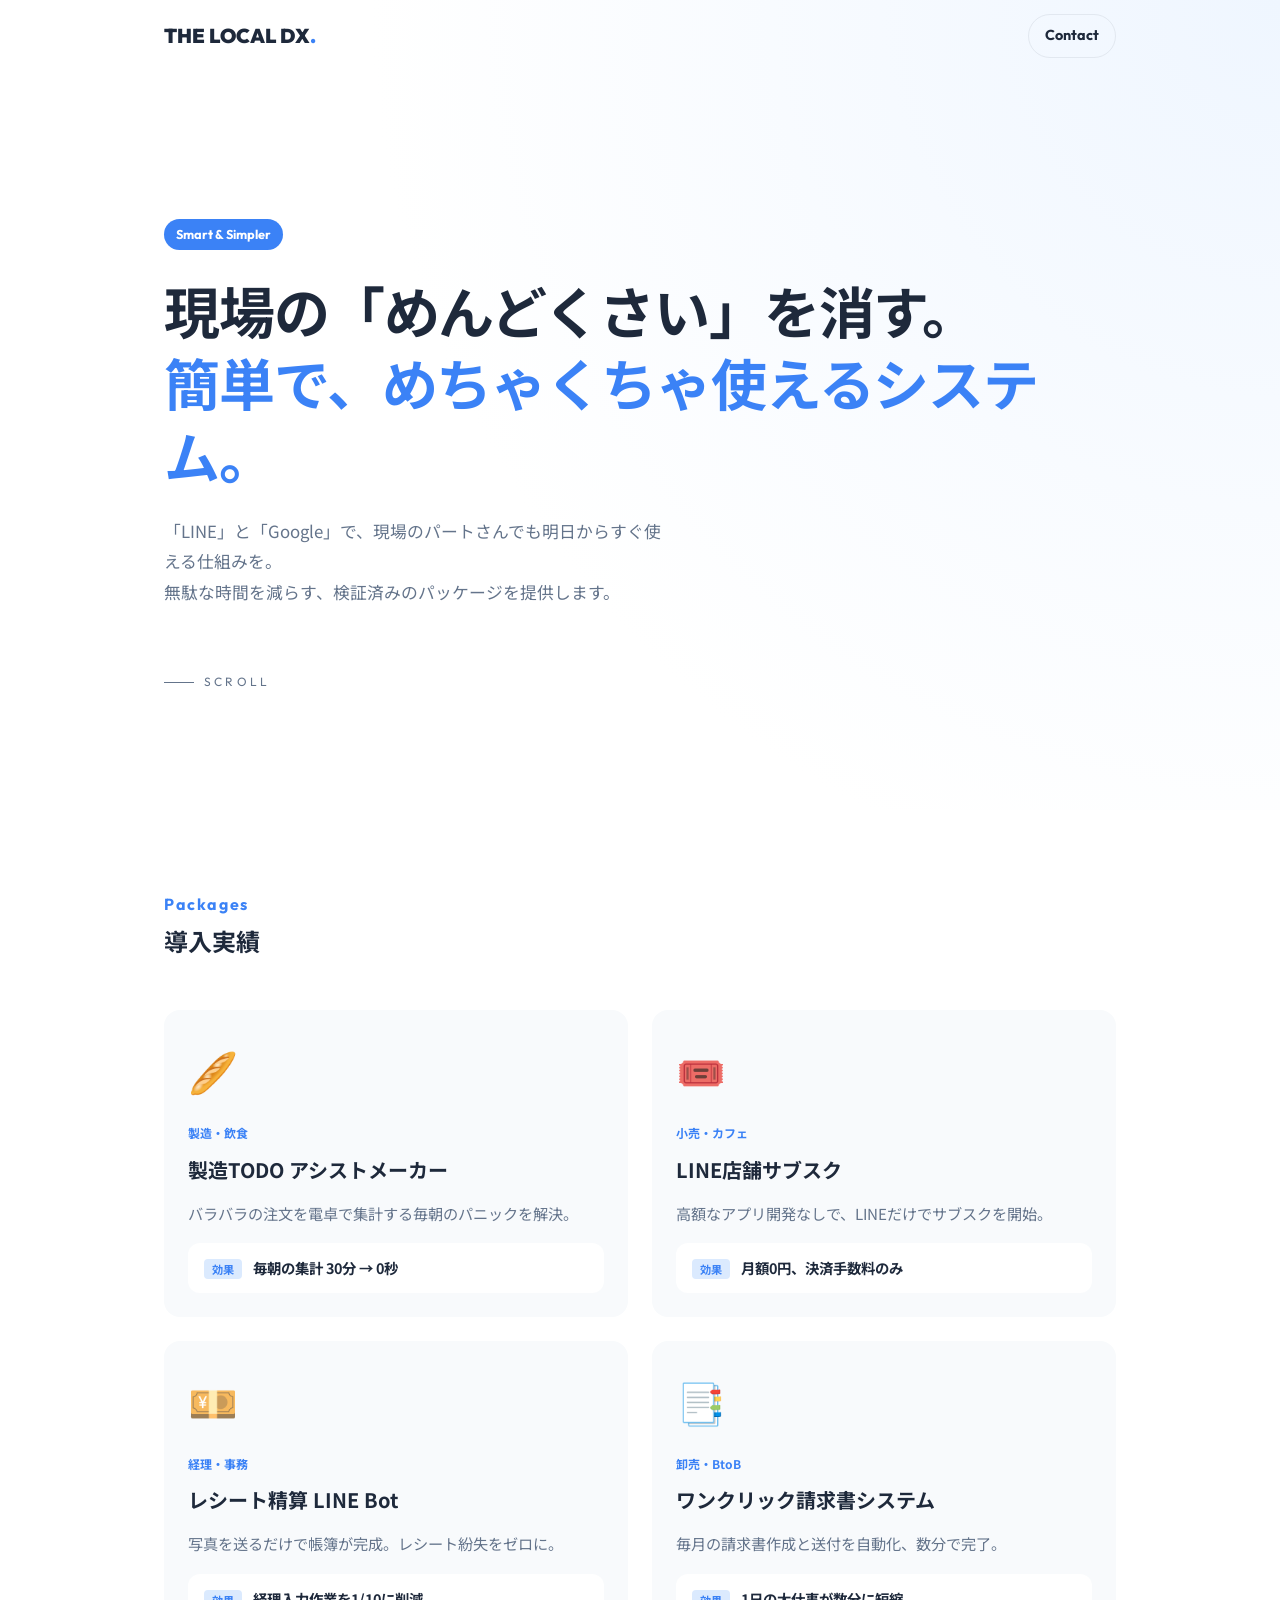
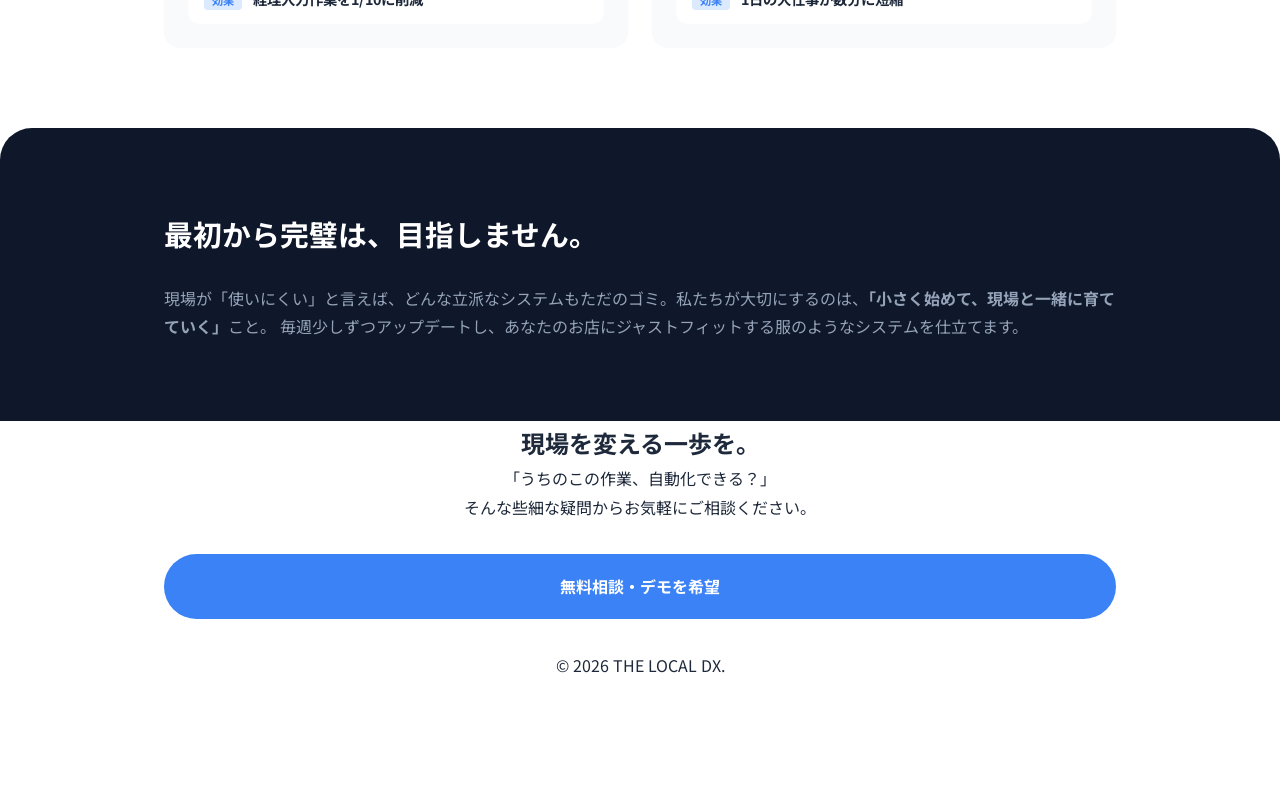
==== index.html @ 64aed99b "Design Upgrade: Mobile-first UX and Premium Aesthetics" ====
<!DOCTYPE html>
<html lang="ja">

<head>
    <meta charset="UTF-8">
    <meta name="viewport" content="width=device-width, initial-scale=1.0">
    <title>THE LOCAL DX | 現場の「めんどくさい」を見事に消す。</title>
    <!-- Font Load -->
    <link rel="preconnect" href="https://fonts.googleapis.com">
    <link rel="preconnect" href="https://fonts.gstatic.com" crossorigin>
    <link
        href="https://fonts.googleapis.com/css2?family=Outfit:wght@400;700;900&family=Noto+Sans+JP:wght@400;500;700&display=swap"
        rel="stylesheet">
    <link rel="stylesheet" href="style.css">
</head>

<body>

    <header class="header">
        <div class="container header-inner">
            <h1 class="logo">THE LOCAL DX<span>.</span></h1>
            <a href="#contact" class="header-link">Contact</a>
        </div>
    </header>

    <main>
        <section class="hero">
            <div class="container hero-container">
                <div class="hero-badge">Smart & Simpler</div>
                <h2 class="hero-title">現場の「めんどくさい」を消す。<br><span>簡単で、めちゃくちゃ使えるシステム。</span></h2>
                <p class="hero-text">
                    「LINE」と「Google」で、現場のパートさんでも明日からすぐ使える仕組みを。<br>
                    無駄な時間を減らす、検証済みのパッケージを提供します。
                </p>
                <div class="scroll-indicator">Scroll</div>
            </div>
        </section>

        <section class="works section-padding">
            <div class="container">
                <div class="section-title">
                    <p class="sub-title">Packages</p>
                    <h2>導入実績</h2>
                </div>

                <div class="work-grid">
                    <article class="work-card">
                        <div class="work-image bakery">🥖</div>
                        <div class="work-content">
                            <span class="category">製造・飲食</span>
                            <h3>製造TODO アシストメーカー</h3>
                            <p class="problem">バラバラの注文を電卓で集計する毎朝のパニックを解決。</p>
                            <div class="result">
                                <span class="r-badge">効果</span> 毎朝の集計 30分 → 0秒
                            </div>
                        </div>
                    </article>

                    <article class="work-card">
                        <div class="work-image fanpass">🎟️</div>
                        <div class="work-content">
                            <span class="category">小売・カフェ</span>
                            <h3>LINE店舗サブスク</h3>
                            <p class="problem">高額なアプリ開発なしで、LINEだけでサブスクを開始。</p>
                            <div class="result">
                                <span class="r-badge">効果</span> 月額0円、決済手数料のみ
                            </div>
                        </div>
                    </article>

                    <article class="work-card">
                        <div class="work-image expense">💴</div>
                        <div class="work-content">
                            <span class="category">経理・事務</span>
                            <h3>レシート精算 LINE Bot</h3>
                            <p class="problem">写真を送るだけで帳簿が完成。レシート紛失をゼロに。</p>
                            <div class="result">
                                <span class="r-badge">効果</span> 経理入力作業を1/10に削減
                            </div>
                        </div>
                    </article>

                    <article class="work-card">
                        <div class="work-image invoice">📑</div>
                        <div class="work-content">
                            <span class="category">卸売・BtoB</span>
                            <h3>ワンクリック請求書システム</h3>
                            <p class="problem">毎月の請求書作成と送付を自動化、数分で完了。</p>
                            <div class="result">
                                <span class="r-badge">効果</span> 1日の大仕事が数分に短縮
                            </div>
                        </div>
                    </article>
                </div>
            </div>
        </section>

        <section class="philosophy section-padding">
            <div class="container philosophy-inner">
                <h2>最初から完璧は、目指しません。</h2>
                <p>
                    現場が「使いにくい」と言えば、どんな立派なシステムもただのゴミ。私たちが大切にするのは、<strong>「小さく始めて、現場と一緒に育てていく」</strong>こと。
                    毎週少しずつアップデートし、あなたのお店にジャストフィットする服のようなシステムを仕立てます。
                </p>
            </div>
        </section>
    </main>

    <footer id="contact" class="footer">
        <div class="container text-center">
            <h2 class="footer-title">現場を変える一歩を。</h2>
            <p class="footer-text">「うちのこの作業、自動化できる？」<br>そんな些細な疑問からお気軽にご相談ください。</p>
            <a href="#" class="btn-primary-large">無料相談・デモを希望</a>
            <p class="copyright">&copy; 2026 THE LOCAL DX.</p>
        </div>
    </footer>

    <!-- スマホ専用固定CTA -->
    <div class="mobile-cta">
        <a href="#contact" class="btn-floating">無料で相談してみる</a>
    </div>

</body>

</html>
---- style.css ----
:root {
    --primary: #0F172A;
    --accent: #3B82F6;
    --accent-glow: rgba(59, 130, 246, 0.4);
    --bg-main: #FFFFFF;
    --bg-sub: #F8FAFC;
    --text-main: #1E293B;
    --text-muted: #64748B;
    --white: #FFFFFF;
    --radius-lg: 32px;
    --radius-md: 16px;
    --transit: 0.3s cubic-bezier(0.23, 1, 0.32, 1);
}

/* Base Styles */
* {
    margin: 0;
    padding: 0;
    box-sizing: border-box;
    -webkit-tap-highlight-color: transparent;
}

html {
    scroll-behavior: smooth;
    font-size: 16px;
}

body {
    font-family: 'Noto Sans JP', sans-serif;
    color: var(--text-main);
    background-color: var(--bg-main);
    line-height: 1.8;
    word-break: break-word;
    overflow-x: hidden;
}

.container {
    width: 100%;
    max-width: 1000px;
    margin: 0 auto;
    padding: 0 1.5rem;
}

/* Header */
.header {
    height: 72px;
    display: flex;
    align-items: center;
    position: absolute;
    top: 0;
    width: 100%;
    z-index: 100;
}

.header-inner {
    display: flex;
    justify-content: space-between;
    align-items: center;
}

.logo {
    font-family: 'Outfit', sans-serif;
    font-size: 1.25rem;
    font-weight: 900;
}

.logo span {
    color: var(--accent);
}

.header-link {
    font-family: 'Outfit', sans-serif;
    text-decoration: none;
    color: var(--text-main);
    font-weight: 700;
    font-size: 0.9rem;
    padding: 8px 16px;
    border: 1px solid #E2E8F0;
    border-radius: 50px;
}

/* Hero */
.hero {
    min-height: 90vh;
    display: flex;
    align-items: center;
    background: radial-gradient(circle at top right, #EFF6FF 0%, #FFFFFF 60%);
    padding-top: 100px;
}

.hero-badge {
    display: inline-block;
    background: var(--accent);
    color: var(--white);
    font-family: 'Outfit', sans-serif;
    font-weight: 700;
    font-size: 0.8rem;
    padding: 4px 12px;
    border-radius: 100px;
    margin-bottom: 1.5rem;
}

.hero-title {
    font-size: clamp(1.8rem, 8vw, 2.8rem);
    font-weight: 700;
    line-height: 1.3;
    margin-bottom: 1.5rem;
    letter-spacing: -0.02em;
}

.hero-title span {
    color: var(--accent);
}

.hero-text {
    font-size: 1.05rem;
    color: var(--text-muted);
    max-width: 500px;
}

.scroll-indicator {
    margin-top: 4rem;
    font-family: 'Outfit', sans-serif;
    font-size: 0.75rem;
    text-transform: uppercase;
    letter-spacing: 0.2rem;
    color: var(--text-muted);
    position: relative;
    padding-left: 40px;
}

.scroll-indicator::before {
    content: '';
    position: absolute;
    left: 0;
    top: 50%;
    width: 30px;
    height: 1px;
    background: var(--text-muted);
}

/* Works Card */
.section-padding {
    padding: 80px 0;
}

.section-title {
    margin-bottom: 3rem;
}

.sub-title {
    font-family: 'Outfit', sans-serif;
    color: var(--accent);
    font-weight: 700;
    letter-spacing: 0.1em;
}

.work-grid {
    display: grid;
    gap: 1.5rem;
}

.work-card {
    background: var(--bg-sub);
    border-radius: var(--radius-md);
    padding: 1.5rem;
    transition: var(--transit);
}

.work-card:active {
    transform: scale(0.98);
}

.work-image {
    font-size: 2.5rem;
    margin-bottom: 1rem;
}

.category {
    font-size: 0.75rem;
    font-weight: 700;
    color: var(--accent);
    margin-bottom: 0.5rem;
    display: block;
}

.work-card h3 {
    font-size: 1.25rem;
    margin-bottom: 0.75rem;
}

.problem {
    font-size: 0.95rem;
    color: var(--text-muted);
    margin-bottom: 1rem;
}

.result {
    padding: 0.75rem 1rem;
    background: var(--white);
    border-radius: 12px;
    font-size: 0.9rem;
    font-weight: 700;
}

.r-badge {
    background: #DBEAFE;
    color: var(--accent);
    padding: 2px 8px;
    border-radius: 4px;
    margin-right: 8px;
    font-size: 0.7rem;
}

/* Philosophy */
.philosophy {
    background: var(--primary);
    color: var(--white);
    border-radius: var(--radius-lg) var(--radius-lg) 0 0;
}

.philosophy h2 {
    font-size: 1.8rem;
    margin-bottom: 1.5rem;
}

.philosophy p {
    font-size: 1rem;
    color: #94A3B8;
}

/* Footer */
.footer {
    padding-bottom: 120px;
    text-align: center;
}

.btn-primary-large {
    display: block;
    background: var(--accent);
    color: var(--white);
    text-decoration: none;
    padding: 18px;
    border-radius: 50px;
    font-weight: 700;
    margin: 2rem 0;
}

/* Mobile Fixed CTA */
.mobile-cta {
    position: fixed;
    bottom: 24px;
    left: 0;
    width: 100%;
    padding: 0 1.5rem;
    z-index: 1000;
    pointer-events: none;
}

.btn-floating {
    pointer-events: auto;
    display: flex;
    align-items: center;
    justify-content: center;
    background: var(--primary);
    color: var(--white);
    text-decoration: none;
    width: 100%;
    height: 60px;
    border-radius: 50px;
    font-weight: 700;
    box-shadow: 0 12px 24px rgba(0, 0, 0, 0.2);
    transition: var(--transit);
}

.btn-floating:active {
    transform: scale(0.95);
}

@media (min-width: 768px) {
    .work-grid {
        grid-template-columns: repeat(2, 1fr);
    }

    .hero-title {
        font-size: 3.5rem;
    }

    .mobile-cta {
        display: none;
    }
}
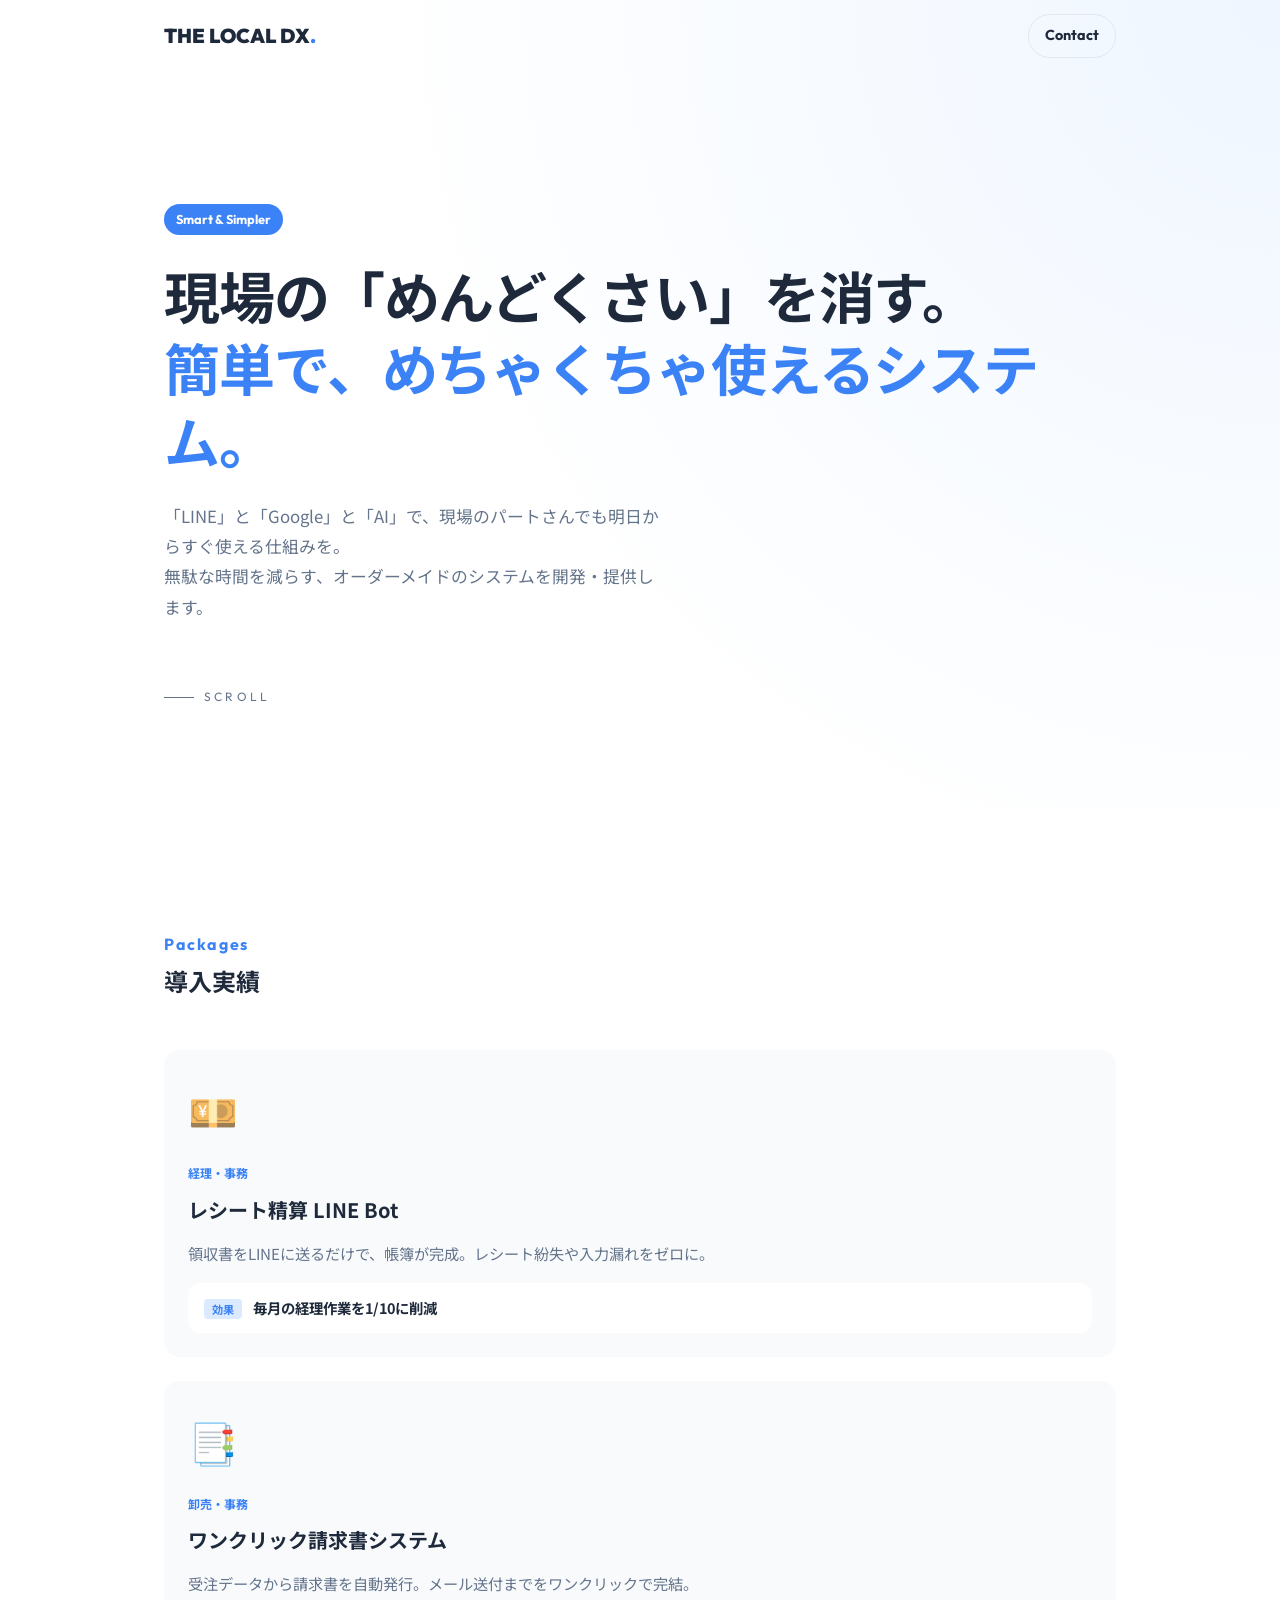
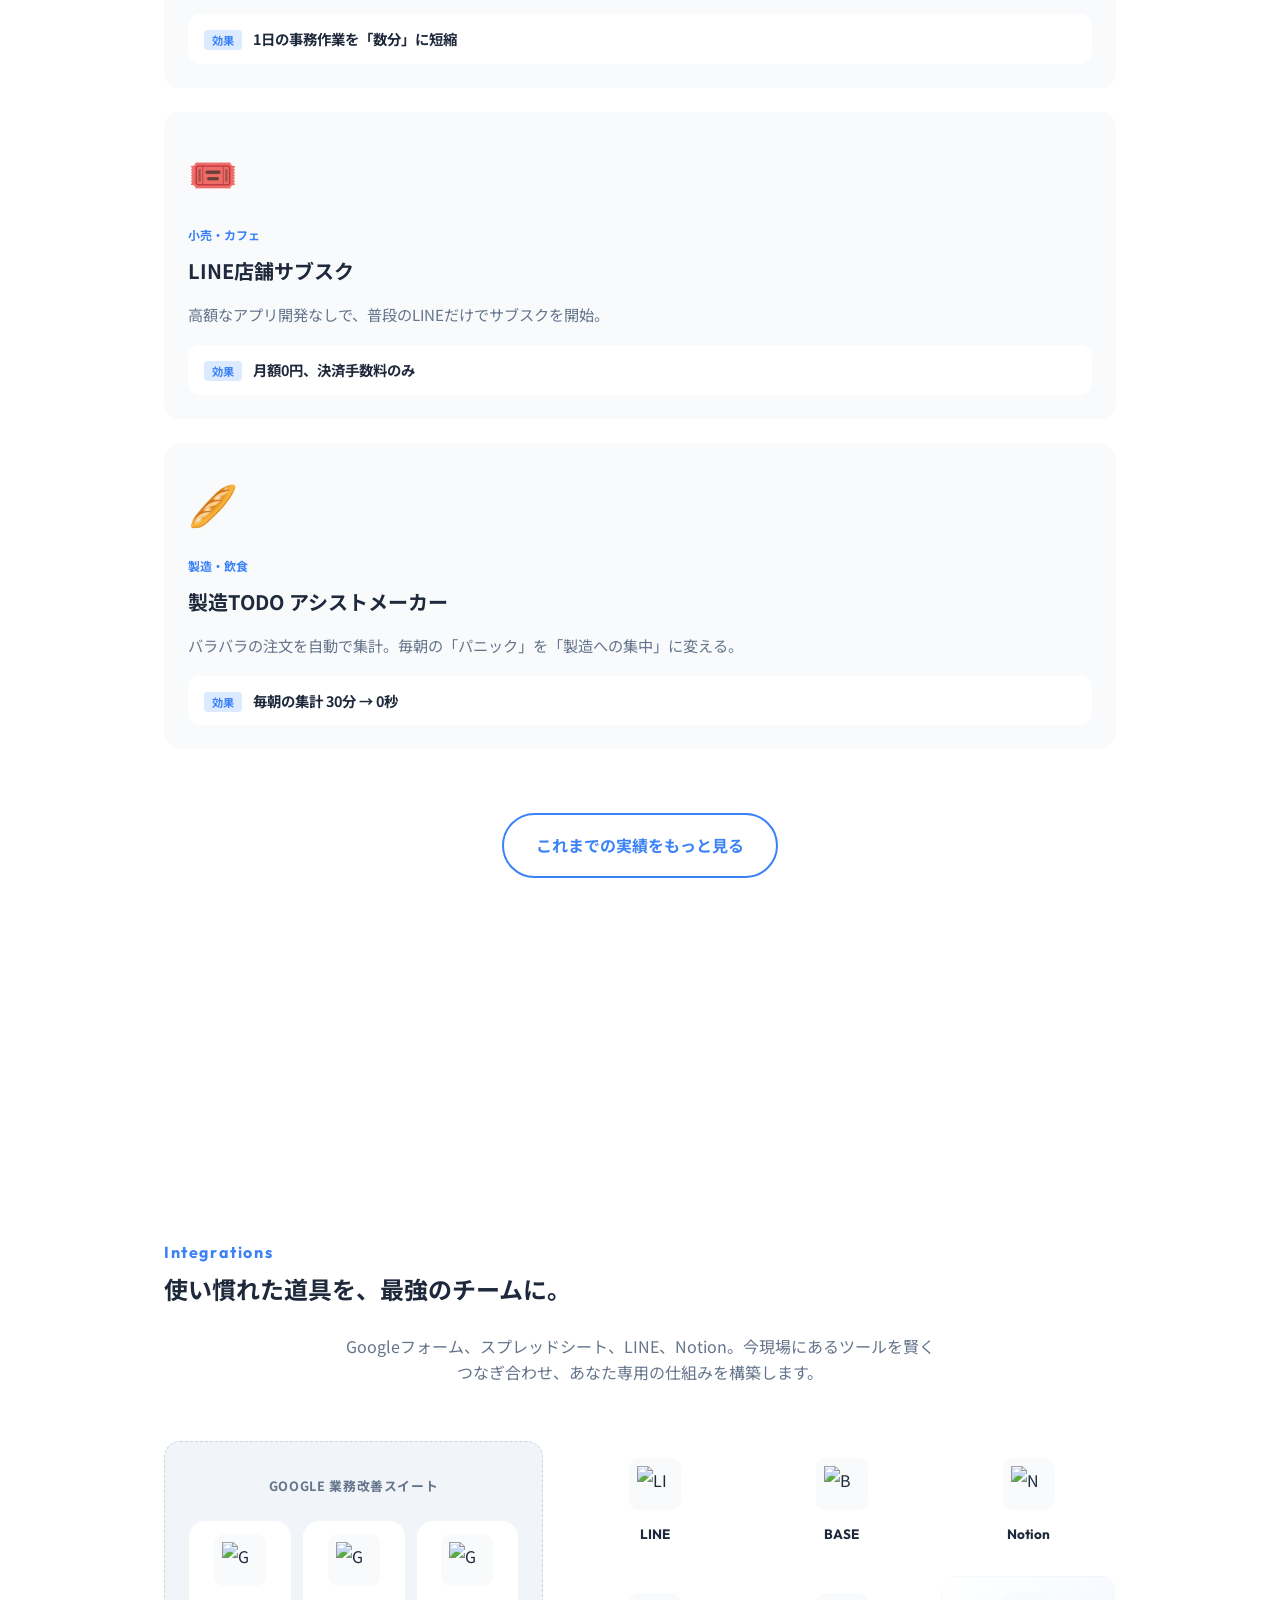
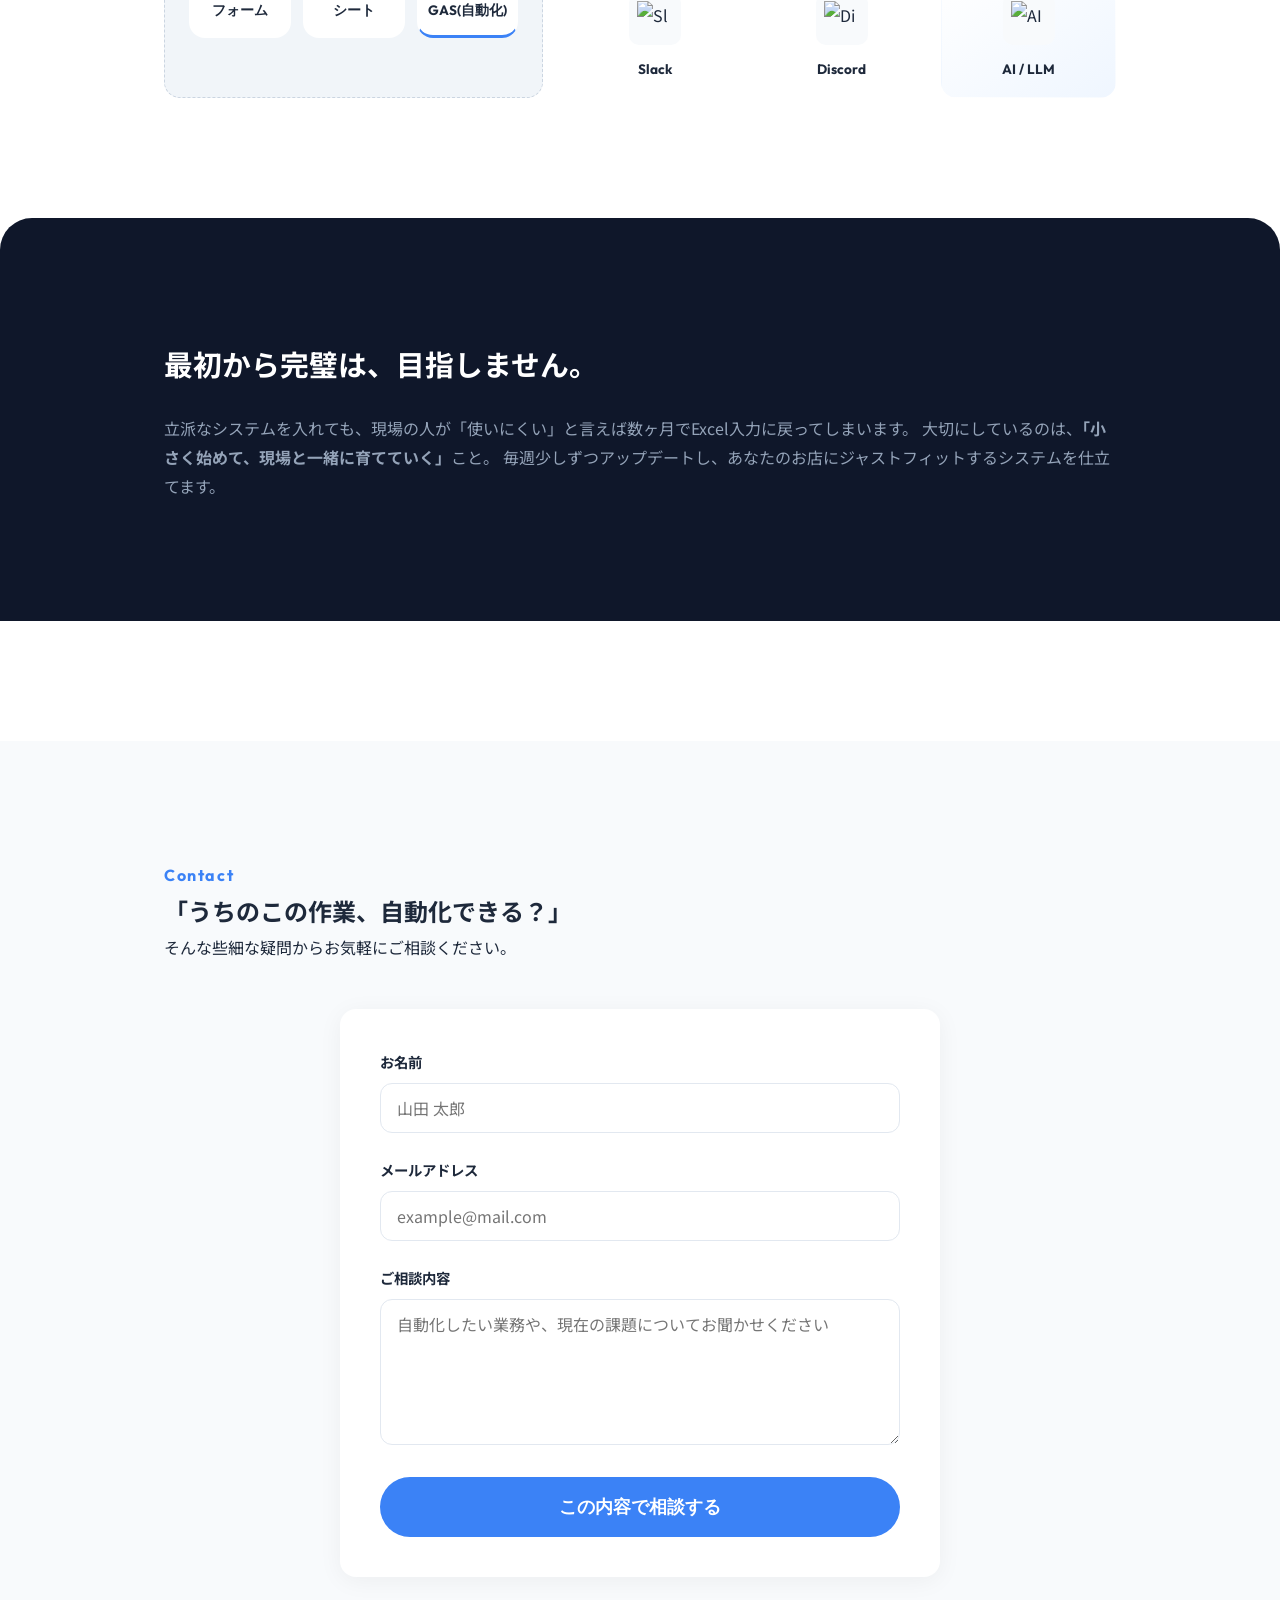
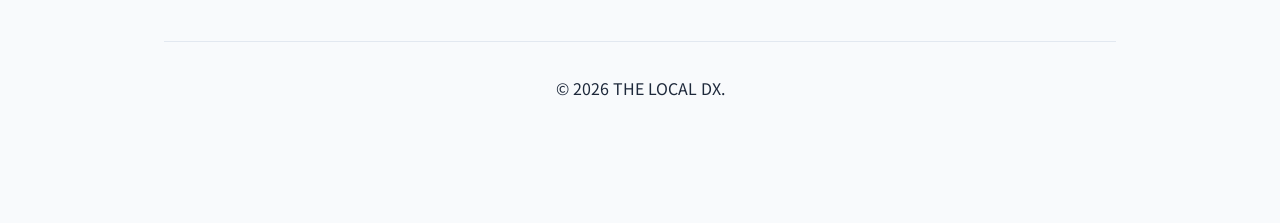
==== commit ece7099b: "Update: Refine works list, add works gallery, and implement contact form with confirmation modal" ====
--- a/index.html
+++ b/index.html
@@ -4,8 +4,7 @@
 <head>
     <meta charset="UTF-8">
     <meta name="viewport" content="width=device-width, initial-scale=1.0">
-    <title>THE LOCAL DX | 現場の「めんどくさい」を見事に消す。</title>
-    <!-- Font Load -->
+    <title>THE LOCAL DX | 地域のお店を、強くするシステム</title>
     <link rel="preconnect" href="https://fonts.googleapis.com">
     <link rel="preconnect" href="https://fonts.gstatic.com" crossorigin>
     <link
@@ -29,14 +28,14 @@
                 <div class="hero-badge">Smart & Simpler</div>
                 <h2 class="hero-title">現場の「めんどくさい」を消す。<br><span>簡単で、めちゃくちゃ使えるシステム。</span></h2>
                 <p class="hero-text">
-                    「LINE」と「Google」で、現場のパートさんでも明日からすぐ使える仕組みを。<br>
-                    無駄な時間を減らす、検証済みのパッケージを提供します。
+                    「LINE」と「Google」と「AI」で、現場のパートさんでも明日からすぐ使える仕組みを。<br>
+                    無駄な時間を減らす、オーダーメイドのシステムを開発・提供します。
                 </p>
                 <div class="scroll-indicator">Scroll</div>
             </div>
         </section>
 
-        <section class="works section-padding">
+        <section class="works section-padding" id="works">
             <div class="container">
                 <div class="section-title">
                     <p class="sub-title">Packages</p>
@@ -44,82 +43,260 @@
                 </div>
 
                 <div class="work-grid">
+                    <article class="work-card">
+                        <div class="work-image expense">💴</div>
+                        <div class="work-content">
+                            <span class="category">経理・事務</span>
+                            <h3>レシート精算 LINE Bot</h3>
+                            <p class="problem">領収書をLINEに送るだけで、帳簿が完成。レシート紛失や入力漏れをゼロに。</p>
+                            <div class="result">
+                                <span class="r-badge">効果</span> 毎月の経理作業を1/10に削減
+                            </div>
+                        </div>
+                    </article>
+
+                    <article class="work-card">
+                        <div class="work-image invoice">📑</div>
+                        <div class="work-content">
+                            <span class="category">卸売・事務</span>
+                            <h3>ワンクリック請求書システム</h3>
+                            <p class="problem">受注データから請求書を自動発行。メール送付までをワンクリックで完結。</p>
+                            <div class="result">
+                                <span class="r-badge">効果</span> 1日の事務作業を「数分」に短縮
+                            </div>
+                        </div>
+                    </article>
+
+                    <article class="work-card">
+                        <div class="work-image fanpass">🎟️</div>
+                        <div class="work-content">
+                            <span class="category">小売・カフェ</span>
+                            <h3>LINE店舗サブスク</h3>
+                            <p class="problem">高額なアプリ開発なしで、普段のLINEだけでサブスクを開始。</p>
+                            <div class="result">
+                                <span class="r-badge">効果</span> 月額0円、決済手数料のみ
+                            </div>
+                        </div>
+                    </article>
+
                     <article class="work-card">
                         <div class="work-image bakery">🥖</div>
                         <div class="work-content">
                             <span class="category">製造・飲食</span>
                             <h3>製造TODO アシストメーカー</h3>
-                            <p class="problem">バラバラの注文を電卓で集計する毎朝のパニックを解決。</p>
+                            <p class="problem">バラバラの注文を自動で集計。毎朝の「パニック」を「製造への集中」に変える。</p>
                             <div class="result">
                                 <span class="r-badge">効果</span> 毎朝の集計 30分 → 0秒
                             </div>
                         </div>
                     </article>
-
-                    <article class="work-card">
-                        <div class="work-image fanpass">🎟️</div>
-                        <div class="work-content">
-                            <span class="category">小売・カフェ</span>
-                            <h3>LINE店舗サブスク</h3>
-                            <p class="problem">高額なアプリ開発なしで、LINEだけでサブスクを開始。</p>
-                            <div class="result">
-                                <span class="r-badge">効果</span> 月額0円、決済手数料のみ
-                            </div>
-                        </div>
-                    </article>
-
-                    <article class="work-card">
-                        <div class="work-image expense">💴</div>
-                        <div class="work-content">
-                            <span class="category">経理・事務</span>
-                            <h3>レシート精算 LINE Bot</h3>
-                            <p class="problem">写真を送るだけで帳簿が完成。レシート紛失をゼロに。</p>
-                            <div class="result">
-                                <span class="r-badge">効果</span> 経理入力作業を1/10に削減
-                            </div>
-                        </div>
-                    </article>
-
-                    <article class="work-card">
-                        <div class="work-image invoice">📑</div>
-                        <div class="work-content">
-                            <span class="category">卸売・BtoB</span>
-                            <h3>ワンクリック請求書システム</h3>
-                            <p class="problem">毎月の請求書作成と送付を自動化、数分で完了。</p>
-                            <div class="result">
-                                <span class="r-badge">効果</span> 1日の大仕事が数分に短縮
-                            </div>
-                        </div>
-                    </article>
+                </div>
+
+                <div class="works-more">
+                    <a href="works.html" class="btn-outline">これまでの実績をもっと見る</a>
                 </div>
             </div>
         </section>
 
-        <section class="philosophy section-padding">
-            <div class="container philosophy-inner">
-                <h2>最初から完璧は、目指しません。</h2>
-                <p>
-                    現場が「使いにくい」と言えば、どんな立派なシステムもただのゴミ。私たちが大切にするのは、<strong>「小さく始めて、現場と一緒に育てていく」</strong>こと。
-                    毎週少しずつアップデートし、あなたのお店にジャストフィットする服のようなシステムを仕立てます。
-                </p>
-            </div>
-        </section>
+        <section class="tools section-padding">
+
+            <section class="tools section-padding">
+                <div class="container">
+                    <div class="section-title">
+                        <p class="sub-title">Integrations</p>
+                        <h2>使い慣れた道具を、最強のチームに。</h2>
+                        <p class="section-desc">Googleフォーム、スプレッドシート、LINE、Notion。今現場にあるツールを賢くつなぎ合わせ、あなた専用の仕組みを構築します。</p>
+                    </div>
+
+                    <div class="tool-layout">
+                        <!-- Google Ecosystem Group -->
+                        <div class="tool-group">
+                            <p class="group-label">Google 業務改善スイート</p>
+                            <div class="group-grid">
+                                <div class="tool-card mini">
+                                    <div class="tool-logo-box">
+                                        <img src="img/logo-forms.png" alt="Google Forms" class="tool-logo">
+                                    </div>
+                                    <span class="tool-name">フォーム</span>
+                                </div>
+                                <div class="tool-card mini">
+                                    <div class="tool-logo-box">
+                                        <img src="img/logo-sheets.png" alt="Google Sheets" class="tool-logo">
+                                    </div>
+                                    <span class="tool-name">シート</span>
+                                </div>
+                                <div class="tool-card mini highlight">
+                                    <div class="tool-logo-box">
+                                        <img src="img/logo-gas.png" alt="Google Apps Script" class="tool-logo">
+                                    </div>
+                                    <span class="tool-name">GAS(自動化)</span>
+                                </div>
+                            </div>
+                        </div>
+
+                        <!-- Other Platforms -->
+                        <div class="platform-grid">
+                            <div class="tool-card">
+                                <div class="tool-logo-box">
+                                    <img src="img/logo-line.png" alt="LINE" class="tool-logo">
+                                </div>
+                                <span class="tool-name">LINE</span>
+                            </div>
+                            <div class="tool-card">
+                                <div class="tool-logo-box">
+                                    <img src="img/logo-base.png" alt="BASE" class="tool-logo">
+                                </div>
+                                <span class="tool-name">BASE</span>
+                            </div>
+                            <div class="tool-card">
+                                <div class="tool-logo-box">
+                                    <img src="img/logo-notion.png" alt="Notion" class="tool-logo">
+                                </div>
+                                <span class="tool-name">Notion</span>
+                            </div>
+                            <div class="tool-card">
+                                <div class="tool-logo-box">
+                                    <img src="img/logo-slack.png" alt="Slack" class="tool-logo">
+                                </div>
+                                <span class="tool-name">Slack</span>
+                            </div>
+                            <div class="tool-card">
+                                <div class="tool-logo-box">
+                                    <img src="img/logo-discord.png" alt="Discord" class="tool-logo">
+                                </div>
+                                <span class="tool-name">Discord</span>
+                            </div>
+                            <div class="tool-card accent-ai">
+                                <div class="tool-logo-box">
+                                    <img src="img/logo-ai.png" alt="AI / LLM" class="tool-logo">
+                                </div>
+                                <span class="tool-name">AI / LLM</span>
+                            </div>
+                        </div>
+                    </div>
+                </div>
+            </section>
+
+            <section class="philosophy section-padding">
+                <div class="container philosophy-inner">
+                    <h2>最初から完璧は、目指しません。</h2>
+                    <p>
+                        立派なシステムを入れても、現場の人が「使いにくい」と言えば数ヶ月でExcel入力に戻ってしまいます。
+                        大切にしているのは、<strong>「小さく始めて、現場と一緒に育てていく」</strong>こと。
+                        毎週少しずつアップデートし、あなたのお店にジャストフィットするシステムを仕立てます。
+                    </p>
+                </div>
+            </section>
     </main>
 
-    <footer id="contact" class="footer">
-        <div class="container text-center">
-            <h2 class="footer-title">現場を変える一歩を。</h2>
-            <p class="footer-text">「うちのこの作業、自動化できる？」<br>そんな些細な疑問からお気軽にご相談ください。</p>
-            <a href="#" class="btn-primary-large">無料相談・デモを希望</a>
-            <p class="copyright">&copy; 2026 THE LOCAL DX.</p>
+    <footer id="contact" class="footer section-padding">
+        <div class="container">
+            <div class="section-title text-center">
+                <p class="sub-title">Contact</p>
+                <h2 class="footer-title">「うちのこの作業、自動化できる？」</h2>
+                <p class="footer-text">そんな些細な疑問からお気軽にご相談ください。</p>
+            </div>
+
+            <form action="https://formsubmit.co/shtorishir0816@gmail.com" method="POST" class="contact-form"
+                id="contactForm">
+                <!-- フォーム送信後のリダイレクト先 -->
+                <input type="hidden" name="_next" value="https://sei0816.github.io/the-local-system/index.html">
+                <!-- スパム防止のキャプチャ無効化 -->
+                <input type="hidden" name="_captcha" value="false">
+
+                <div class="form-group">
+                    <label for="name">お名前</label>
+                    <input type="text" name="name" id="name" placeholder="山田 太郎" required>
+                </div>
+
+                <div class="form-group">
+                    <label for="email">メールアドレス</label>
+                    <input type="email" name="email" id="email" placeholder="example@mail.com" required>
+                </div>
+
+                <div class="form-group">
+                    <label for="message">ご相談内容</label>
+                    <textarea name="message" id="message" rows="5" placeholder="自動化したい業務や、現在の課題についてお聞かせください"
+                        required></textarea>
+                </div>
+
+                <button type="submit" class="btn-primary-large">この内容で相談する</button>
+            </form>
+
+            <div class="footer-bottom">
+                <p class="copyright">&copy; 2026 THE LOCAL DX.</p>
+            </div>
         </div>
     </footer>
 
-    <!-- スマホ専用固定CTA -->
-    <div class="mobile-cta">
-        <a href="#contact" class="btn-floating">無料で相談してみる</a>
+    <!-- 確認用モーダル -->
+    <div class="modal-overlay" id="modalOverlay">
+        <div class="modal-content">
+            <h3 class="modal-title">内容のご確認</h3>
+
+            <div class="confirm-item">
+                <p class="confirm-label">お名前</p>
+                <p class="confirm-value" id="confirmName"></p>
+            </div>
+
+            <div class="confirm-item">
+                <p class="confirm-label">メールアドレス</p>
+                <p class="confirm-value" id="confirmEmail"></p>
+            </div>
+
+            <div class="confirm-item">
+                <p class="confirm-label">ご相談内容</p>
+                <p class="confirm-value" id="confirmMessage"></p>
+            </div>
+
+            <div class="modal-actions">
+                <button type="button" class="btn-modal btn-back" id="backBtn">修正する</button>
+                <button type="button" class="btn-modal btn-send" id="finalSendBtn">この内容で送信</button>
+            </div>
+        </div>
     </div>
 
+    <script>
+        const contactForm = document.getElementById('contactForm');
+        const modalOverlay = document.getElementById('modalOverlay');
+        const backBtn = document.getElementById('backBtn');
+        const finalSendBtn = document.getElementById('finalSendBtn');
+
+        // モーダル内の確認項目を表示する要素
+        const confirmName = document.getElementById('confirmName');
+        const confirmEmail = document.getElementById('confirmEmail');
+        const confirmMessage = document.getElementById('confirmMessage');
+
+        // フォーム送信ボタンが押された時の処理
+        contactForm.addEventListener('submit', function (e) {
+            e.preventDefault(); // 実際の送信を一旦止める
+
+            // 入力値を取得してモーダルにセット
+            confirmName.textContent = document.getElementById('name').value;
+            confirmEmail.textContent = document.getElementById('email').value;
+            confirmMessage.textContent = document.getElementById('message').value;
+
+            // モーダルを表示
+            modalOverlay.classList.add('active');
+        });
+
+        // 「修正する」ボタンが押された時
+        backBtn.addEventListener('click', function () {
+            modalOverlay.classList.remove('active');
+        });
+
+        // 「この内容で送信」ボタンが押された時
+        finalSendBtn.addEventListener('click', function () {
+            contactForm.submit(); // 実際のフォーム送信を実行
+        });
+
+        // 背景クリックでも閉じる
+        modalOverlay.addEventListener('click', function (e) {
+            if (e.target === modalOverlay) {
+                modalOverlay.classList.remove('active');
+            }
+        });
+    </script>
 </body>
 
 </html>
--- a/style.css
+++ b/style.css
@@ -141,7 +141,7 @@
 
 /* Works Card */
 .section-padding {
-    padding: 80px 0;
+    padding: clamp(80px, 10vw, 120px) 0;
 }
 
 .section-title {
@@ -229,64 +229,360 @@
     color: #94A3B8;
 }
 
-/* Footer */
-.footer {
-    padding-bottom: 120px;
+/* Works More Button */
+.works-more {
+    margin-top: 4rem;
     text-align: center;
 }
 
-.btn-primary-large {
-    display: block;
+.btn-outline {
+    display: inline-block;
+    padding: 16px 32px;
+    border: 2px solid var(--accent);
+    color: var(--accent);
+    text-decoration: none;
+    border-radius: 50px;
+    font-weight: 700;
+    transition: var(--transit);
+}
+
+.btn-outline:hover {
     background: var(--accent);
     color: var(--white);
-    text-decoration: none;
+    transform: translateY(-2px);
+    box-shadow: 0 8px 16px var(--accent-glow);
+}
+
+/* Footer & Contact Form */
+.footer {
+    background: var(--bg-sub);
+}
+
+.footer-bottom {
+    margin-top: 4rem;
+    padding-top: 2rem;
+    border-top: 1px solid #E2E8F0;
+    text-align: center;
+}
+
+.contact-form {
+    max-width: 600px;
+    margin: 3rem auto 0;
+    background: var(--white);
+    padding: 2.5rem;
+    border-radius: var(--radius-md);
+    box-shadow: 0 4px 24px rgba(0, 0, 0, 0.05);
+}
+
+.form-group {
+    margin-bottom: 1.5rem;
+}
+
+.form-group label {
+    display: block;
+    font-weight: 700;
+    font-size: 0.9rem;
+    margin-bottom: 0.5rem;
+    color: var(--text-main);
+}
+
+.form-group input,
+.form-group textarea {
+    width: 100%;
+    padding: 12px 16px;
+    border: 1px solid #E2E8F0;
+    border-radius: 12px;
+    font-family: inherit;
+    font-size: 1rem;
+    transition: var(--transit);
+    outline: none;
+}
+
+.form-group input:focus,
+.form-group textarea:focus {
+    border-color: var(--accent);
+    box-shadow: 0 0 0 4px var(--accent-glow);
+}
+
+.btn-primary-large {
+    width: 100%;
+    background: var(--accent);
+    color: var(--white);
+    border: none;
     padding: 18px;
     border-radius: 50px;
-    font-weight: 700;
-    margin: 2rem 0;
-}
-
-/* Mobile Fixed CTA */
-.mobile-cta {
+    font-size: 1.1rem;
+    font-weight: 700;
+    cursor: pointer;
+    transition: var(--transit);
+}
+
+.btn-primary-large:hover {
+    transform: translateY(-2px);
+    box-shadow: 0 12px 24px var(--accent-glow);
+}
+
+
+/* --- Tools Section --- */
+.tools {
+    background-color: var(--white);
+}
+
+.section-desc {
+    margin: 1.5rem auto 0;
+    color: var(--text-muted);
+    font-size: 1rem;
+    max-width: 600px;
+    line-height: 1.6;
+    text-align: center;
+}
+
+.tool-layout {
+    margin-top: 3.5rem;
+    display: flex;
+    flex-direction: column;
+    gap: 1.5rem;
+}
+
+/* Google Suite Group */
+.tool-group {
+    background: #F1F5F9;
+    padding: 2rem 1.5rem;
+    border-radius: var(--radius-md);
+    border: 1px dashed #CBD5E1;
+}
+
+.group-label {
+    font-size: 0.8rem;
+    font-weight: 700;
+    color: var(--text-muted);
+    text-transform: uppercase;
+    letter-spacing: 0.05em;
+    margin-bottom: 1.5rem;
+    text-align: center;
+}
+
+.group-grid {
+    display: grid;
+    grid-template-columns: repeat(3, 1fr);
+    gap: 0.75rem;
+}
+
+.platform-grid {
+    display: grid;
+    grid-template-columns: repeat(2, 1fr);
+    gap: 0.75rem;
+}
+
+.tool-card {
+    background: var(--white);
+    padding: 1rem 0.5rem;
+    border-radius: var(--radius-md);
+    display: flex;
+    flex-direction: column;
+    align-items: center;
+    border: 1px solid transparent;
+    transition: var(--transit);
+    height: 100%;
+}
+
+.tool-card.mini {
+    padding: 0.75rem 0.25rem;
+}
+
+.tool-card.highlight {
+    background: var(--white);
+    border-bottom: 3px solid var(--accent);
+}
+
+.tool-card.accent-ai {
+    background: linear-gradient(to bottom right, #FFFFFF, #EFF6FF);
+}
+
+.tool-logo-box {
+    width: 44px;
+    height: 44px;
+    background: var(--bg-sub);
+    border-radius: 10px;
+    display: flex;
+    align-items: center;
+    justify-content: center;
+    margin-bottom: 0.75rem;
+    position: relative;
+    overflow: hidden;
+}
+
+.tool-logo {
+    position: absolute;
+    width: 100%;
+    height: 100%;
+    object-fit: contain;
+    padding: 8px;
+    opacity: 0;
+    transition: opacity 0.3s;
+}
+
+.tool-logo[src^="img/"] {
+    opacity: 1;
+}
+
+.tool-name {
+    font-family: 'Outfit', sans-serif;
+    font-size: 0.75rem;
+    font-weight: 700;
+    color: var(--text-main);
+    text-align: center;
+    white-space: nowrap;
+}
+
+@media (min-width: 768px) {
+    .tool-layout {
+        flex-direction: row;
+        align-items: stretch;
+    }
+
+    .tool-group {
+        flex: 1.2;
+    }
+
+    .platform-grid {
+        flex: 2;
+        grid-template-columns: repeat(3, 1fr);
+    }
+
+    .tool-logo-box {
+        width: 52px;
+        height: 52px;
+    }
+
+    .tool-name {
+        font-size: 0.85rem;
+    }
+
+    .tool-card:hover {
+        transform: translateY(-4px);
+        box-shadow: 0 12px 24px rgba(0, 0, 0, 0.05);
+        border-color: var(--accent);
+    }
+
+    .hero-title {
+        font-size: 3.5rem;
+    }
+
+    .mobile-cta {
+        display: none;
+    }
+}
+
+/* --- Confirmation Modal --- */
+.modal-overlay {
     position: fixed;
-    bottom: 24px;
+    top: 0;
     left: 0;
     width: 100%;
-    padding: 0 1.5rem;
-    z-index: 1000;
-    pointer-events: none;
-}
-
-.btn-floating {
-    pointer-events: auto;
+    height: 100%;
+    background: rgba(0, 0, 0, 0.4);
+    backdrop-filter: blur(8px);
+    -webkit-backdrop-filter: blur(8px);
     display: flex;
     align-items: center;
     justify-content: center;
-    background: var(--primary);
+    z-index: 2000;
+    opacity: 0;
+    visibility: hidden;
+    transition: all 0.3s ease;
+}
+
+.modal-overlay.active {
+    opacity: 1;
+    visibility: visible;
+}
+
+.modal-content {
+    background: var(--white);
+    padding: 2.5rem;
+    border-radius: 24px;
+    width: 90%;
+    max-width: 500px;
+    box-shadow: 0 20px 40px rgba(0, 0, 0, 0.2);
+    transform: translateY(20px);
+    transition: all 0.3s ease;
+}
+
+.modal-overlay.active .modal-content {
+    transform: translateY(0);
+}
+
+.modal-title {
+    font-size: 1.5rem;
+    font-weight: 700;
+    margin-bottom: 1.5rem;
+    text-align: center;
+    color: var(--primary);
+}
+
+.confirm-item {
+    margin-bottom: 1.2rem;
+    padding-bottom: 0.8rem;
+    border-bottom: 1px solid #eee;
+}
+
+.confirm-label {
+    font-size: 0.85rem;
+    color: var(--text-muted);
+    margin-bottom: 0.4rem;
+}
+
+.confirm-value {
+    font-size: 1rem;
+    font-weight: 500;
+    color: var(--text);
+    white-space: pre-wrap;
+    /* 改行を保持 */
+    line-height: 1.5;
+}
+
+.modal-actions {
+    display: grid;
+    grid-template-columns: 1fr 1fr;
+    gap: 1rem;
+    margin-top: 2rem;
+}
+
+.btn-modal {
+    padding: 14px;
+    border-radius: 50px;
+    font-weight: 700;
+    cursor: pointer;
+    border: none;
+    transition: var(--transit);
+}
+
+.btn-back {
+    background: #f0f0f0;
+    color: var(--text);
+}
+
+.btn-back:hover {
+    background: #e0e0e0;
+}
+
+.btn-send {
+    background: var(--accent);
     color: var(--white);
-    text-decoration: none;
-    width: 100%;
-    height: 60px;
-    border-radius: 50px;
-    font-weight: 700;
-    box-shadow: 0 12px 24px rgba(0, 0, 0, 0.2);
-    transition: var(--transit);
-}
-
-.btn-floating:active {
-    transform: scale(0.95);
-}
-
-@media (min-width: 768px) {
-    .work-grid {
-        grid-template-columns: repeat(2, 1fr);
-    }
-
-    .hero-title {
-        font-size: 3.5rem;
-    }
-
-    .mobile-cta {
-        display: none;
+}
+
+.btn-send:hover {
+    box-shadow: 0 8px 16px var(--accent-glow);
+    transform: translateY(-2px);
+}
+
+@media (max-width: 480px) {
+    .modal-content {
+        padding: 1.5rem;
+    }
+
+    .modal-actions {
+        grid-template-columns: 1fr;
     }
 }
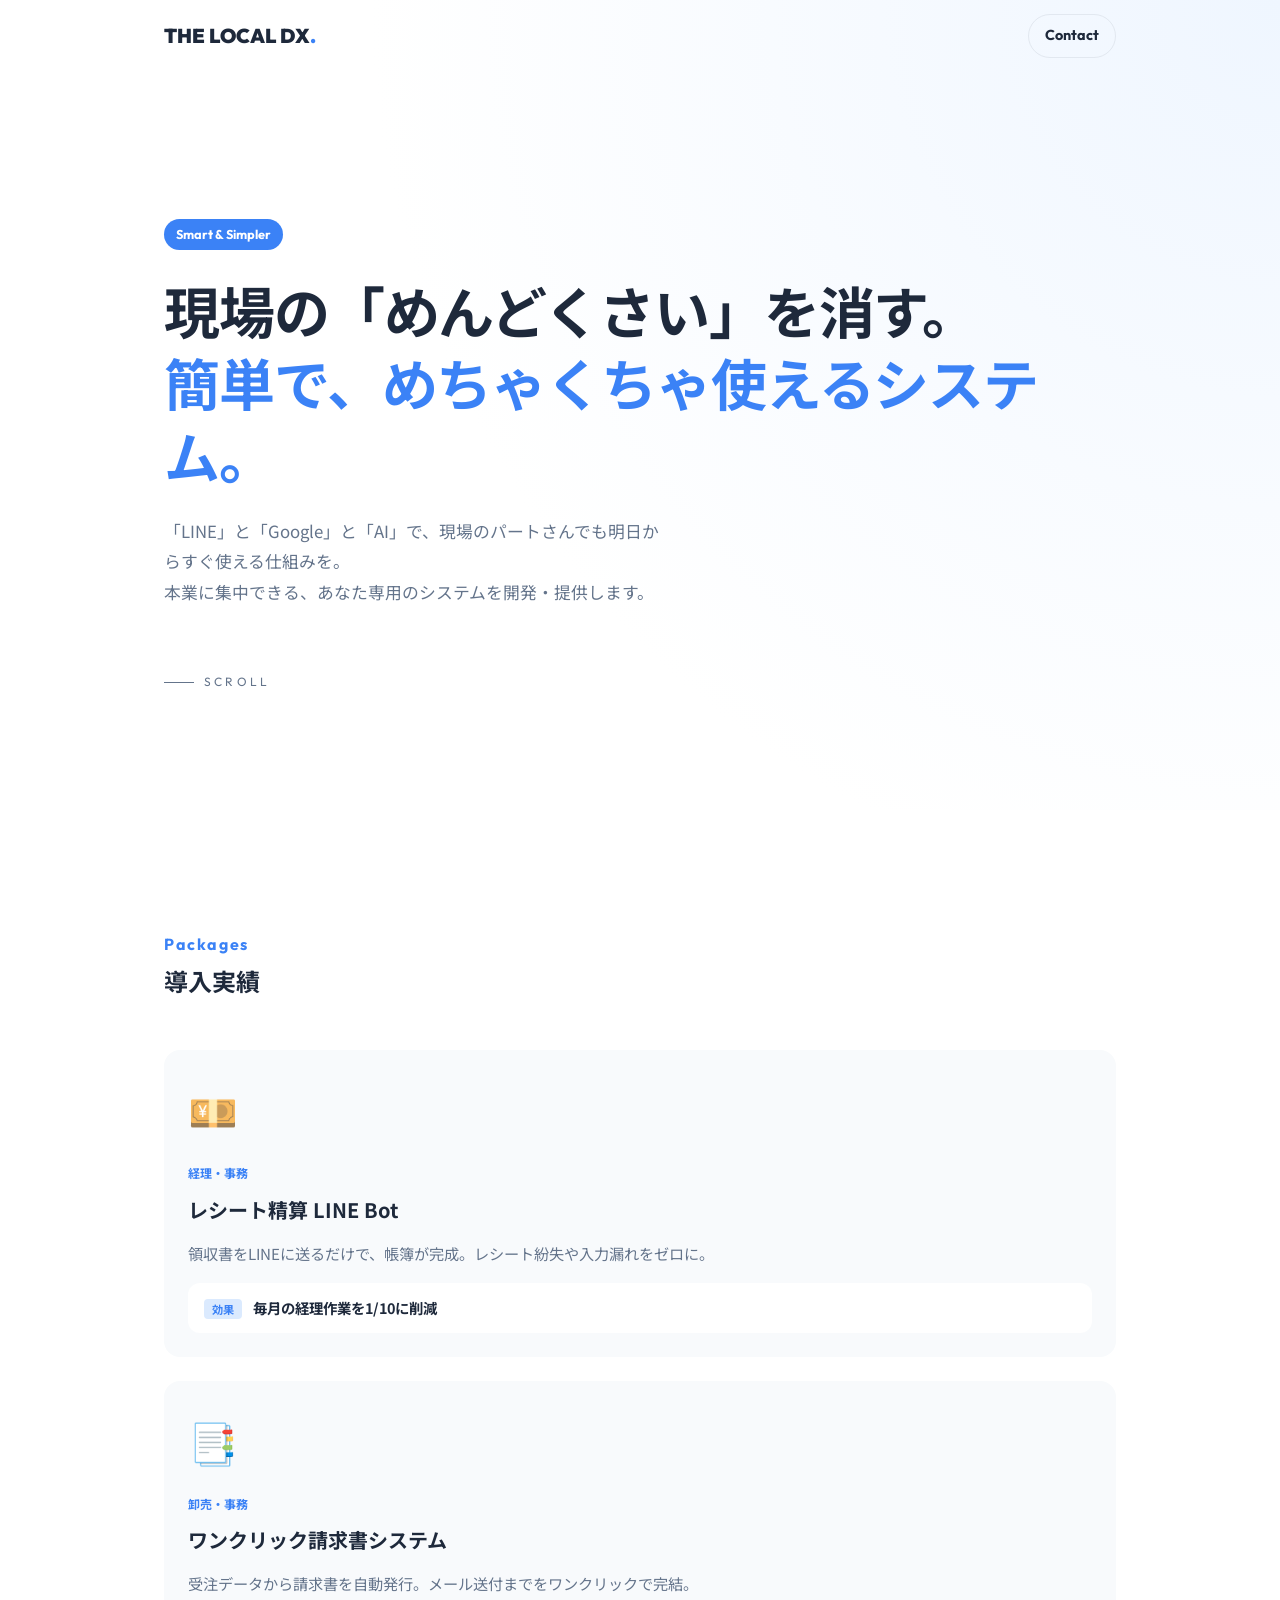
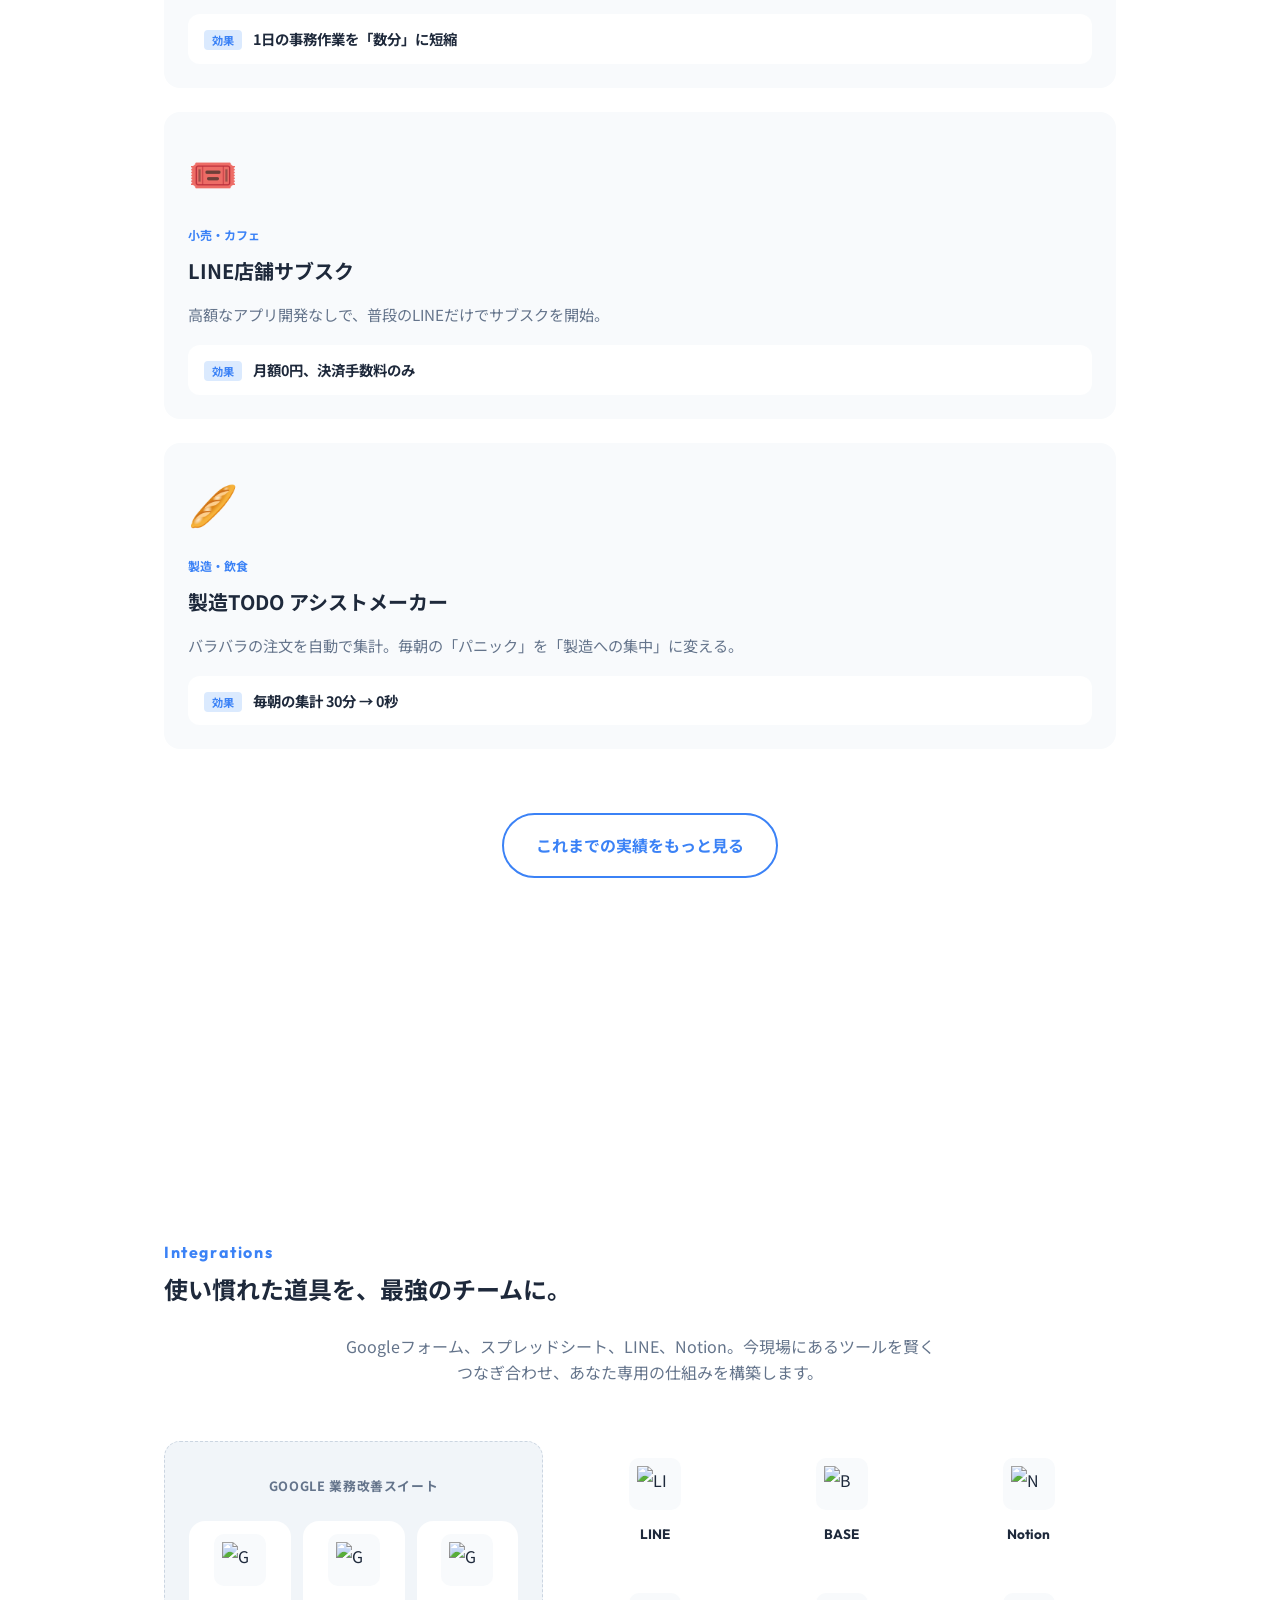
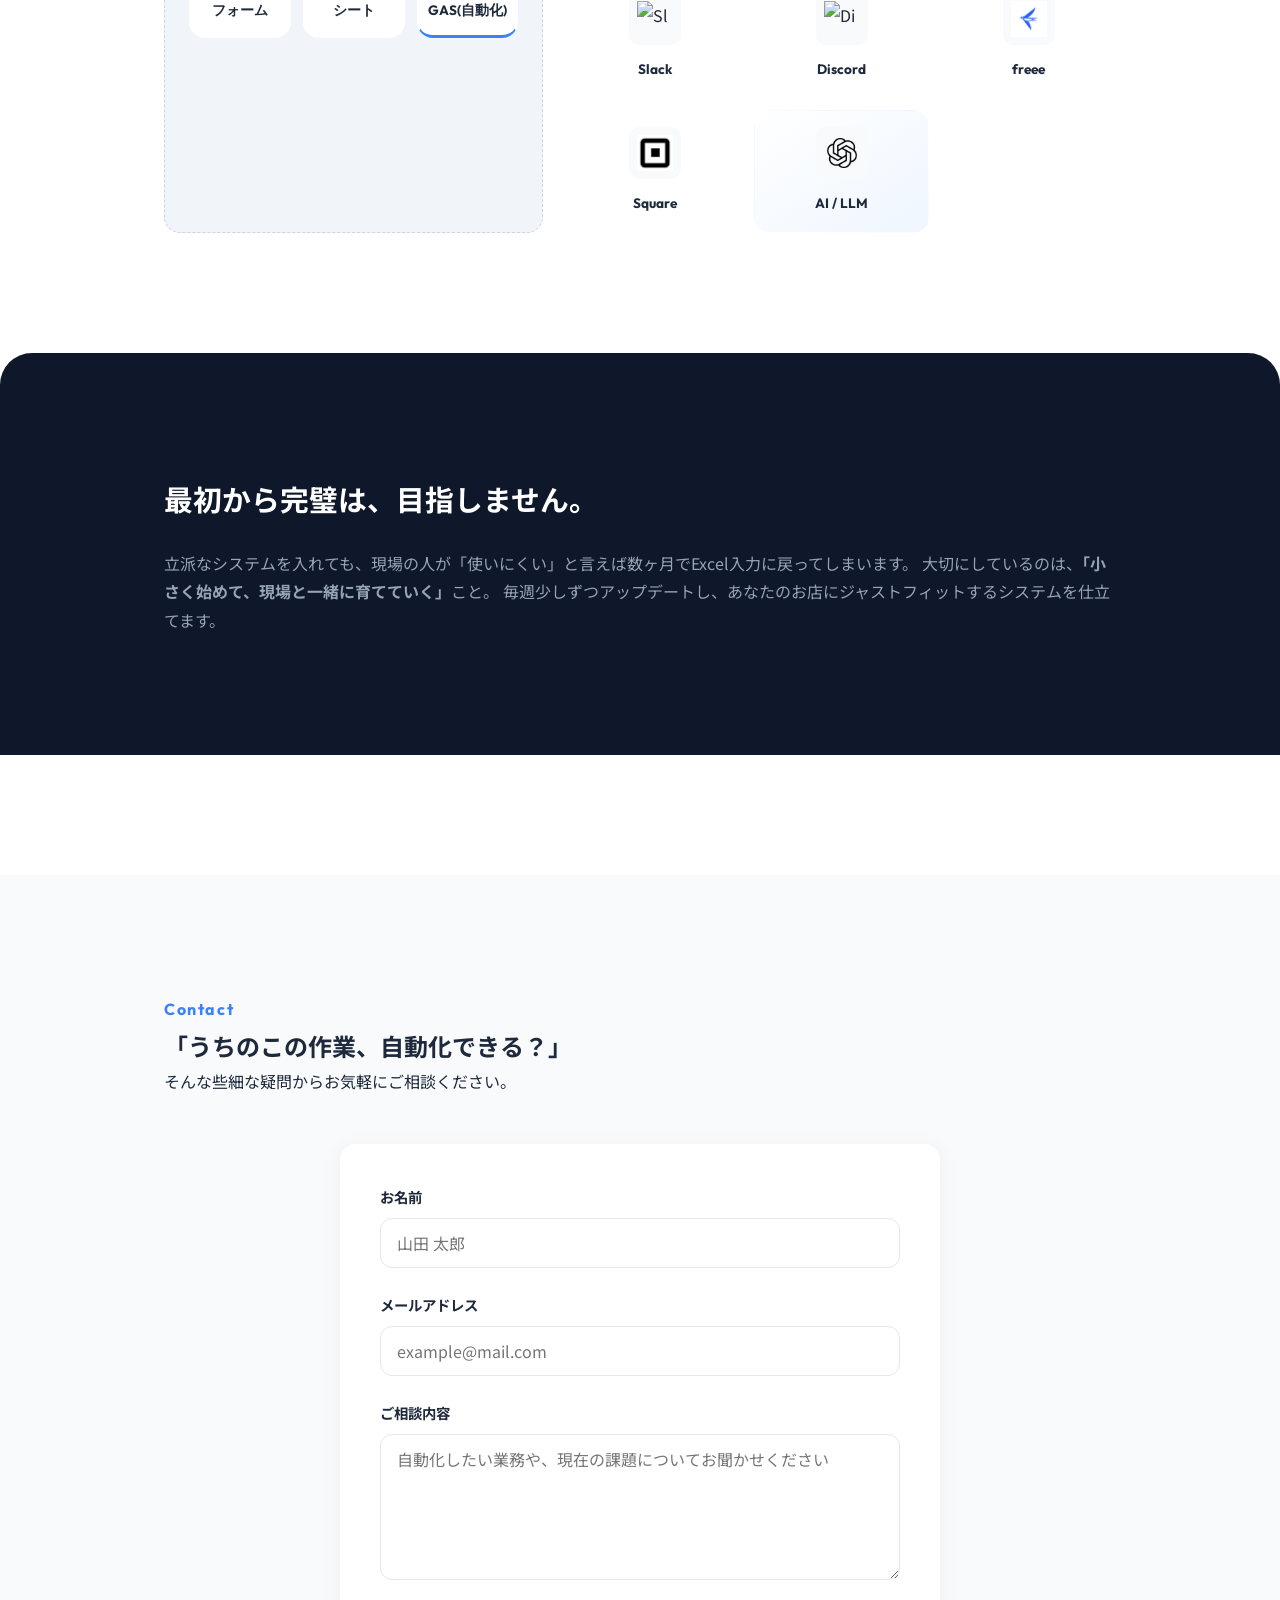
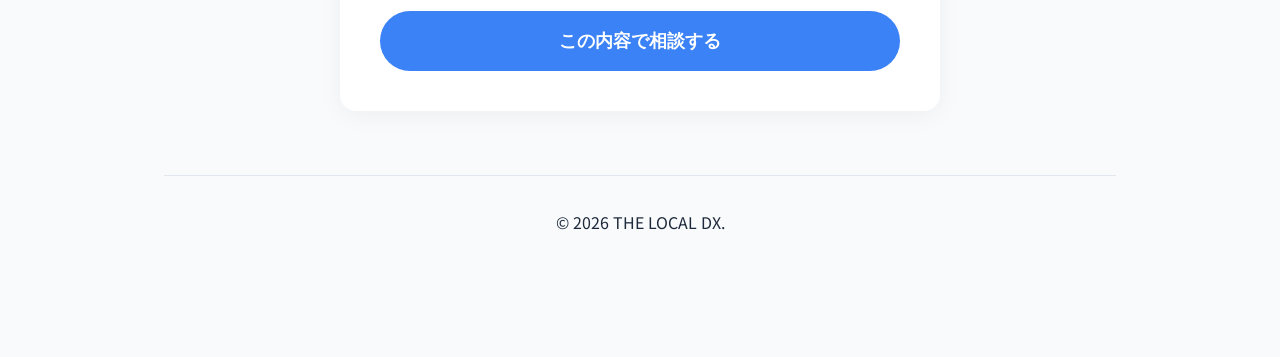
==== commit 5e01ee8e: "Update: Add freee and Square tool cards, and update AI icon path" ====
--- a/index.html
+++ b/index.html
@@ -29,7 +29,7 @@
                 <h2 class="hero-title">現場の「めんどくさい」を消す。<br><span>簡単で、めちゃくちゃ使えるシステム。</span></h2>
                 <p class="hero-text">
                     「LINE」と「Google」と「AI」で、現場のパートさんでも明日からすぐ使える仕組みを。<br>
-                    無駄な時間を減らす、オーダーメイドのシステムを開発・提供します。
+                    本業に集中できる、あなた専用のシステムを開発・提供します。
                 </p>
                 <div class="scroll-indicator">Scroll</div>
             </div>
@@ -166,9 +166,21 @@
                                 </div>
                                 <span class="tool-name">Discord</span>
                             </div>
+                            <div class="tool-card">
+                                <div class="tool-logo-box">
+                                    <img src="img/logo-freee.png" alt="freee" class="tool-logo">
+                                </div>
+                                <span class="tool-name">freee</span>
+                            </div>
+                            <div class="tool-card">
+                                <div class="tool-logo-box">
+                                    <img src="img/logo-square.png" alt="Square" class="tool-logo">
+                                </div>
+                                <span class="tool-name">Square</span>
+                            </div>
                             <div class="tool-card accent-ai">
                                 <div class="tool-logo-box">
-                                    <img src="img/logo-ai.png" alt="AI / LLM" class="tool-logo">
+                                    <img src="img/logo-chatgpt.png" alt="ChatGPT" class="tool-logo">
                                 </div>
                                 <span class="tool-name">AI / LLM</span>
                             </div>
@@ -200,7 +212,7 @@
             <form action="https://formsubmit.co/shtorishir0816@gmail.com" method="POST" class="contact-form"
                 id="contactForm">
                 <!-- フォーム送信後のリダイレクト先 -->
-                <input type="hidden" name="_next" value="https://sei0816.github.io/the-local-system/index.html">
+                <input type="hidden" name="_next" value="https://sei0816.github.io/the-local-dx/thanks.html">
                 <!-- スパム防止のキャプチャ無効化 -->
                 <input type="hidden" name="_captcha" value="false">
 
